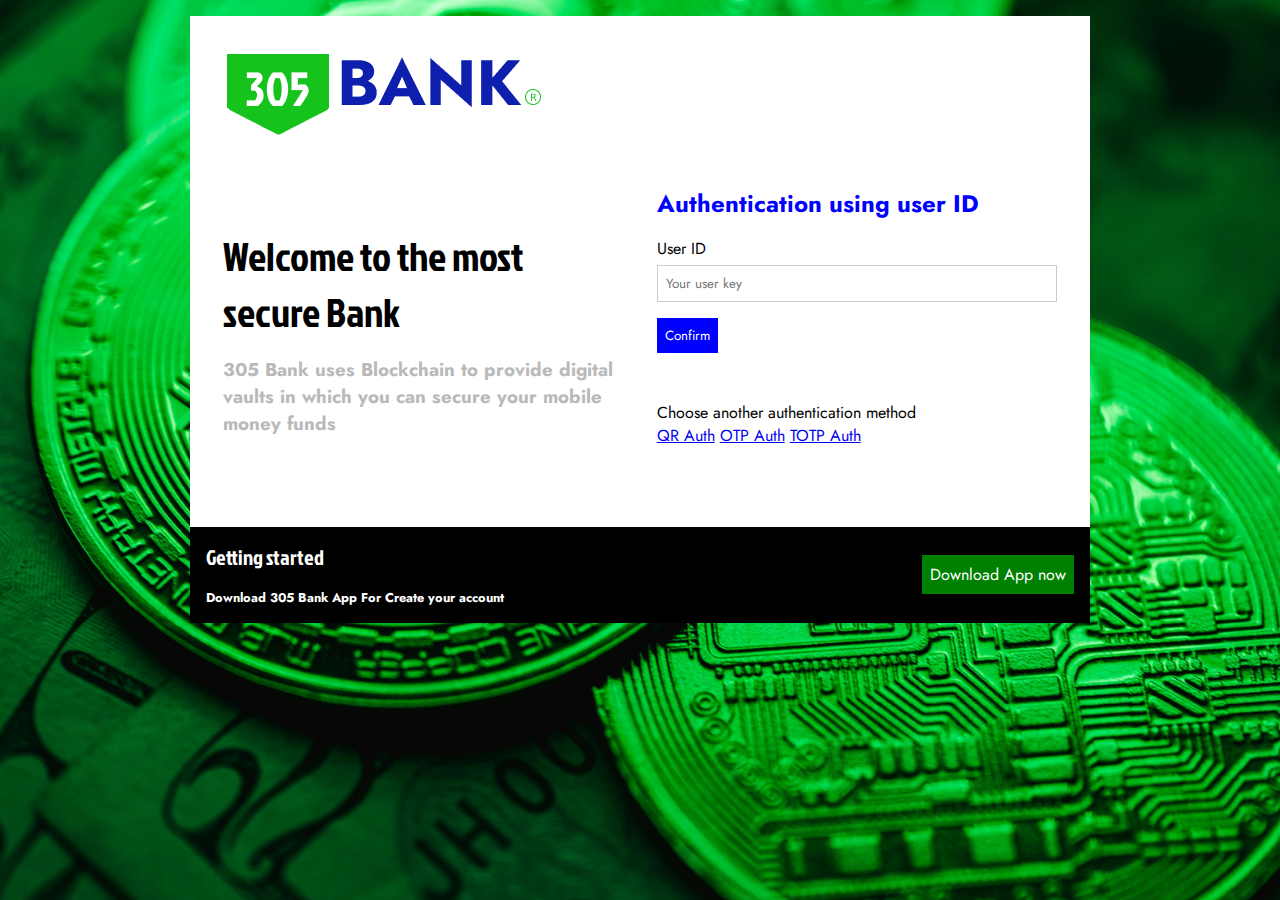
==== auth/index.html @ ab5b0457 "first commit" ====
<!DOCTYPE html>
<html lang="en">

<head>
    <meta charset="UTF-8">
    <meta name="viewport" content="width=device-width, initial-scale=1.0">
    <title>305 Bank - Authentification</title>

    <link rel="preconnect" href="https://fonts.googleapis.com">
    <link rel="preconnect" href="https://fonts.gstatic.com" crossorigin>
    <link
        href="https://fonts.googleapis.com/css2?family=Jockey+One&family=Jost:ital,wght@0,100..900;1,100..900&display=swap"
        rel="stylesheet">

    <link rel="stylesheet" href="https://cdnjs.cloudflare.com/ajax/libs/font-awesome/6.6.0/css/all.min.css"
        integrity="sha512-Kc323vGBEqzTmouAECnVceyQqyqdsSiqLQISBL29aUW4U/M7pSPA/gEUZQqv1cwx4OnYxTxve5UMg5GT6L4JJg=="
        crossorigin="anonymous" referrerpolicy="no-referrer" />

    <link rel="stylesheet" href="../styles/style.css">
    <link rel="stylesheet" href="../styles/auth.css">
</head>

<body>

    <main>
        <div class="main-wrapper">
            <img src="../assets/LogoType__FR.png" alt="">

            <div class="row">
                <div class="form-container">

                    <h2>Authentication using user ID</h2>
                    <div class="form-group" id="form">
                        <label for="user_id">User ID</label>
                        <input type="text" placeholder="Your user key" id="user_id">
                    </div>
                    <div class="auth-progress hide" id="progress">
                        <i class="fa-solid fa-shield-halved fa-flip"></i>
                        <p>Authentication in progress, check your mobile app...</p>
                    </div>

                    <button id="submit_btn">Confirm</button>
                    <span id="wait" class="hide" style="color: gray;">Veuillez patientier...</span>
                    <span class="error-message" id="error-1"></span>

                    <div class="authentication-container">
                        <p>Choose another authentication method</p>

                        <div class="row-flex">
                            <a href="#">QR Auth</a>
                            <a href="#">OTP Auth</a>
                            <a href="#">TOTP Auth</a>
                        </div>
                    </div>
                </div>

                <div class="welcome-container">
                    <h1>Welcome to the most secure Bank</h1>
                    <h3>305 Bank uses Blockchain to provide digital vaults in which you can secure your mobile money
                        funds</h3>
                </div>
            </div>
        </div>
        <div class="main-wrapper dark-wrapper">
            <div class="row">
                <a href="#">Download App now</a>
                <div class="welcome-container">
                    <h1>Getting started</h1>
                    <h3>Download 305 Bank App For Create your account</h3>
                </div>
            </div>
        </div>
    </main>

    <script src="../lib/bsa/authenticationUserID.js" type="module"></script>
    <script src="./auth.js" type="module"></script>
</body>

</html>
---- styles/style.css ----
* {
    padding: 0;
    margin: 0;
    box-sizing: border-box;
    font-family: "Jost", sans-serif;
    font-optical-sizing: auto;
    font-style: normal;
}

.error-message {
    color: tomato;
    margin-top: 1rem;
}
---- styles/auth.css ----
main {
    width: 100vw;
    height: 100vh;
    display: flex;
    flex-direction: column;
    align-items: center;
    padding: 1rem;
    background: url(../assets/background.jpg);
    background-size: cover;
    background-position: center;
}

.main-wrapper {
    width: 900px;
    max-width: 100%;
    background: white;
    padding: 1rem;
}

.main-wrapper .row {
    display: flex;
    flex-direction: row-reverse;
    gap: 1rem;
    width: 100%;
    justify-content: space-evenly;
    flex-wrap: wrap;
    align-items: center;
}

.welcome-container {
    width: 400px;
    max-width: 100%;
}

.welcome-container h1 {
    font-size: 2.5em;
    font-family: "Jockey One", sans-serif;
    font-weight: 400;
}

.welcome-container h3 {
    color: rgb(185, 185, 185);
    margin-top: 1rem;

}

.form-container {
    display: flex;
    flex-direction: column;
    gap: 1rem;
    width: 400px;
    max-width: 100%;
    margin-top: 2rem;
    margin-bottom: 4rem;
}

.form-group {
    display: flex;
    flex-direction: column;
    gap: 0.3rem;
}

.form-group input,
select,
textarea {
    padding: 0.5rem;
    border: 1px solid #cccccc;
}

button {
    color: white;
    border: none;
    background: blue;
    padding: 0.5rem;
    width: fit-content;
}

.form-container h2 {
    color: blue;
}

.dark-wrapper {
    background: black;
}

.dark-wrapper * {
    color: white;
}

.dark-wrapper .row {
    justify-content: space-between;
}

.dark-wrapper .row a {
    display: inline-block;
    text-decoration: none;
    padding: 0.5rem;
    background: green;
}

.dark-wrapper .row h1 {
    font-size: 1.3em;
}

.dark-wrapper .row h3 {
    font-size: 0.8em;
    color: white;
}

.auth-progress {
    display: flex;
    flex-direction: row;
    gap: 1.5rem;
    align-items: center;
    justify-content: center;
    background: #f3fff6;
    color: rgb(7, 152, 24);
    padding: 1rem;
}

.auth-progress i {
    font-size: 1.5em;
}

.hide {
    display: none;
}

button {
    cursor: pointer;
    transition: 0.4s;
}

button:hover {
    opacity: 0.6;
}
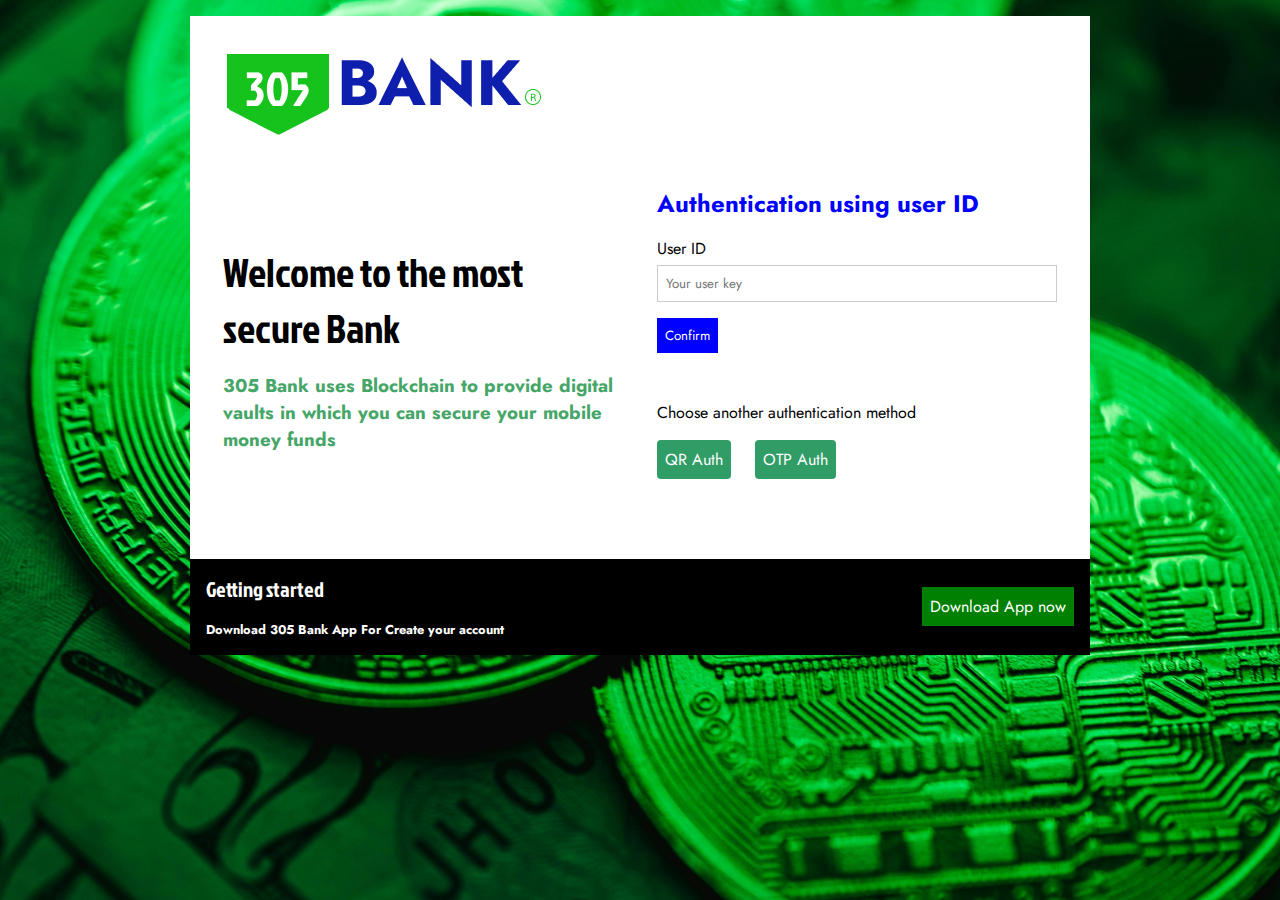
==== commit 94ec6b6d: "Welcome Page" ====
--- a/auth/index.html
+++ b/auth/index.html
@@ -34,22 +34,17 @@
                         <label for="user_id">User ID</label>
                         <input type="text" placeholder="Your user key" id="user_id">
                     </div>
-                    <div class="auth-progress hide" id="progress">
-                        <i class="fa-solid fa-shield-halved fa-flip"></i>
-                        <p>Authentication in progress, check your mobile app...</p>
-                    </div>
+                    <button id="submit_btn">Confirm</button>
 
-                    <button id="submit_btn">Confirm</button>
-                    <span id="wait" class="hide" style="color: gray;">Veuillez patientier...</span>
-                    <span class="error-message" id="error-1"></span>
+                    <div id="message"></div>
+                    <div id="time"></div>
 
                     <div class="authentication-container">
                         <p>Choose another authentication method</p>
 
                         <div class="row-flex">
-                            <a href="#">QR Auth</a>
-                            <a href="#">OTP Auth</a>
-                            <a href="#">TOTP Auth</a>
+                            <a href="/qrcode">QR Auth</a>
+                            <a href="/otp">OTP Auth</a>
                         </div>
                     </div>
                 </div>
@@ -63,7 +58,7 @@
         </div>
         <div class="main-wrapper dark-wrapper">
             <div class="row">
-                <a href="#">Download App now</a>
+                <a href="../assets/305-Bank_2_0.apk">Download App now</a>
                 <div class="welcome-container">
                     <h1>Getting started</h1>
                     <h3>Download 305 Bank App For Create your account</h3>
@@ -72,8 +67,55 @@
         </div>
     </main>
 
-    <script src="../lib/bsa/authenticationUserID.js" type="module"></script>
-    <script src="./auth.js" type="module"></script>
+    <script src="../lib/bsa/bsa_challenge.js"></script>
+
+    <script>
+        const bsa = new Guardian("4e0151ac0971459ebbcebb9be59eb3a5");
+
+        document.getElementById("submit_btn").addEventListener("click", (e) => {
+
+            document.getElementById("submit_btn").classList.add("hide");
+            const userKey = document.getElementById("user_id").value;
+            const form = document.getElementById("form");
+            const messagev = document.getElementById("form");
+            const timev = document.getElementById("time");
+
+            form.classList.add("hide");
+
+            bsa.setAuthMessage((message) => {
+                console.log('onMessage');
+                console.log('AuthStatus : ' + message);
+                messagev.innerHTML = "Auth Status: " + message;
+            });
+
+            bsa.setAuthTimer((time) => {
+                console.log('onTime');
+                console.log('time : ' + time);
+                timev.innerHTML = "Timer " + + time;
+            });
+
+            bsa.onCancel(userKey, (errorCode, errorMsg) => {
+                console.log('onError');
+                console.log('errorCode : ', errorCode);
+                console.log('errorCode : ', errorMsg);
+            });
+
+            bsa.requestAuthCallback(userKey, (result) => {
+                console.log('onSuccess');
+                messagev.innerHTML = "Success";
+                console.log('accessToken : ', result.accessToken);
+                console.log('refreshToken : ', result.refreshToken);
+                location.href = "/home";
+            }, (errorCode, errorMsg) => {
+                console.log('onError');
+                console.log('errorCode : ', errorCode);
+                console.log('errorCode : ', errorMsg);
+                e.target.classList.remove("hide");
+            });
+        })
+
+
+    </script>
 </body>
 
 </html>--- a/styles/style.css
+++ b/styles/style.css
@@ -10,4 +10,21 @@
 .error-message {
     color: tomato;
     margin-top: 1rem;
+}
+
+.authentication-container .row-flex {
+    display: flex;
+    flex-direction: row;
+    justify-content: flex-start;
+    gap: 1.5rem;
+    margin-top: 1rem;
+}
+
+.authentication-container .row-flex a {
+    display: inline-block;
+    padding: 0.5rem;
+    border-radius: 4px;
+    background: rgb(48, 156, 102);
+    color: white;
+    text-decoration: none;
 }--- a/styles/auth.css
+++ b/styles/auth.css
@@ -39,7 +39,7 @@
 }
 
 .welcome-container h3 {
-    color: rgb(185, 185, 185);
+    color: rgb(69, 166, 103);
     margin-top: 1rem;
 
 }
